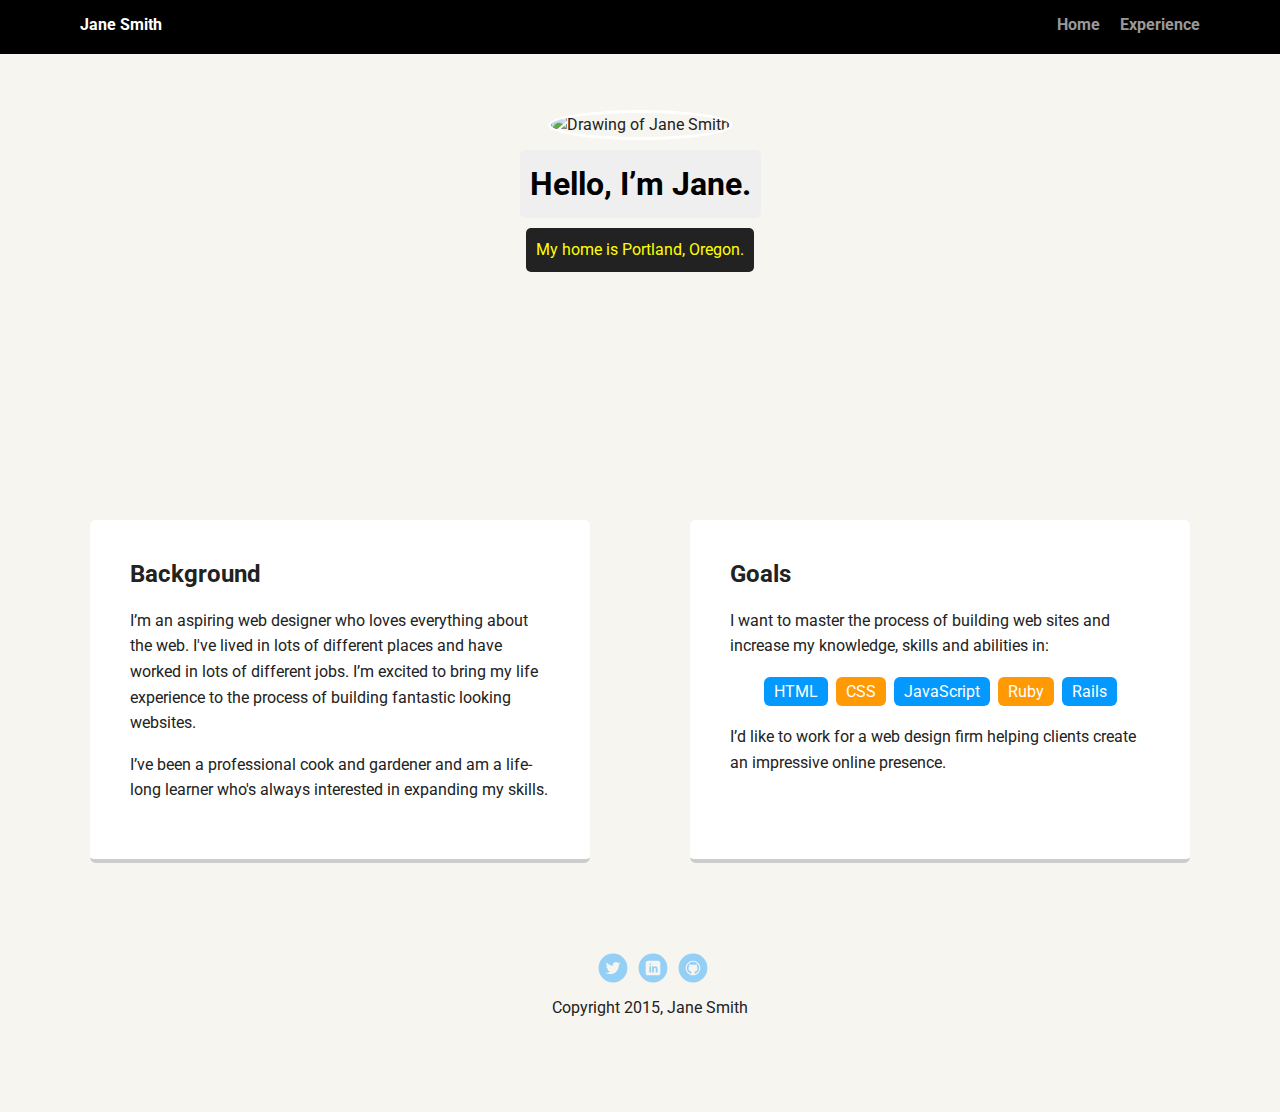
==== index.html @ 574b2909 "Initial Files" ====
<!doctype html>
<html lang="en">
<head>
  <meta charset="utf-8">
  <title>Jane Smith's Profile</title>
  <meta name="viewport" content="width=device-width, initial-scale=1.0">
  <link rel="stylesheet" href="styles.css">
  <link href="https://fonts.googleapis.com/css?family=Muli%7CRoboto:400,300,500,700,900" rel="stylesheet"></head>
  <body>

    <div class="main-nav">
        <ul class="nav">
          <li class="name">Jane Smith</li>
          <li><a href="#">Home</a></li>
          <li><a href="#">Experience</a></li>
        </ul>
    </div>

    <header>
      <img src="images/me.png" alt="Drawing of Jane Smith" class="profile-image">
      <h1 class="tag name">Hello, I’m Jane.</h1>
      <p class="tag location">My home is Portland, Oregon.</p>
    </header>

    <main class="flex">
      <div class="card">
        <h2>Background</h2>
        <p>I’m an aspiring web designer who loves everything about the web. I've lived in lots of different places and have worked in lots of different jobs. I’m excited to bring my life experience to the process of building fantastic looking websites.</p>
        <p>I’ve been a professional cook and gardener and am a life-long learner who's always interested in expanding my skills.</p>
      </div> 

      <div class="card">
        <h2>Goals</h2>
        <p>I want to master the process of building web sites and increase my knowledge, skills and abilities in:</p>
        <ul class="skills">
          <li>HTML</li>
          <li>CSS</li>
          <li>JavaScript</li>
          <li>Ruby</li>
          <li>Rails</li>
        </ul>
        <p>I’d like to work for a web design firm helping clients create an impressive online presence.</p>
      </div> 

    </main>
    <footer>
      <ul>
        <li><a href="#" class="social twitter">Twitter</a></li>
        <li><a href="#" class="social linkedin">LinkedIn</a></li>
        <li><a href="#" class="social github">Github</a></li>
      </ul>
      <p class="copyright">Copyright 2015, Jane Smith</p>
    </footer>
  </body>
  </html>
---- styles.css ----
/* Global Layout Set-up */
* { 
  box-sizing: border-box;
}
  
body {
  margin: 0;
  padding: 0;
  text-align: center;
  font-family: 'Roboto', sans-serif;
  color: #222;
  background: #f7f5f0;
}
/* Link Styles */

a {
  text-decoration: none;
  color: #999;
}
a:hover {
  color: #6633ff;
}

/* Section Styles */

.main-nav {
  width: 100%;
  background: black;
  min-height: 30px;
  padding: 10px;
  position: fixed;
  text-align: center;
}
.nav {
  display: flex;
  justify-content: space-around;
  font-weight: 700;
  list-style-type: none;
  margin: 0 auto;
  padding: 0;
}

.nav .name {
    display: block;
    margin-right: auto;
    color: white;
}
.nav li {
  padding: 5px 10px 10px 10px;
}
.nav a {
  transition: all .5s;
}
.nav a:hover {
  color: white
}

header {
  text-align: center;
  background: url('images/portland.jpg') no-repeat top center ;
  background-size: cover;
  overflow: hidden;
  padding-top: 60px;
}
header {
  line-height: 1.5;
}
header .profile-image {
  margin-top: 50px;
  width: 150px;
  height: 150px;
  border-radius: 50%;
  border: 3px solid white;
  transition: all .5s;
}
header .profile-image:hover {
  transform: scale(1.2) rotate(5deg);
}
.tag {
  background-color: #efefef;
  color: black;
  padding: 10px;
  border-radius: 5px;
  display: table;
  margin: 10px auto;
} 
.location {
  background-color: #222;
  color: yellow;
}
.card {
  margin: 30px;
  padding: 20px 40px 40px;
  max-width: 500px;
  text-align: left;
  background: #fff;
  border-bottom: 4px solid #ccc;
  border-radius: 6px;
  transition: all .5s;
}
.card:hover {
  border-color: #ff99ff;
}

ul.skills {
  padding: 0;
  text-align: center;
}

.skills li {
  border-radius: 6px;
  display: inline-block;
  background: #ff9904;
  color: white;
  padding: 5px 10px;
  margin: 2px;
}

.skills li:nth-child(odd) {
  background: #0399ff;
}

footer {
  width: 100%;
  min-height: 30px;
  padding: 20px 0 40px 20px;
}

footer .copyright {
  top: -8px;
  font-size: .75em;
}

footer ul {
  list-style-type: none;
  margin: 0;
  padding: 0;
}

footer ul li {
  display: inline-block;
}

a.social {
  display: inline-block;
  text-indent: -9999px;
  margin-left: 5px;
  width: 30px;
  height: 30px;
  background-size: 30px 30px;
  opacity: .4;
  transition: all .5s;
}
a.twitter {
  background-image: url(images/twitter.svg);
}
a.linkedin {
  background-image: url(images/linkedin.svg);
}
a.github {
  background-image: url(images/github.svg);
}
a.social:hover {
  opacity: 1;
}
.clearfix {
  clear: both;
}

/* Styles for larger screens */
@media screen and (min-width: 720px) {
  
  .flex {
      display: -ms-flexbox;      /* TWEENER - IE 10 */
      display: flex; 
      max-width: 1200px;
      -ms-flex-pack: distribute;
      justify-content: space-around;
      margin: 0 auto;
  }

  header {
    min-height: 470px;
  }

  .nav {
    max-width: 1200px;
    padding: 0 30px;
  }


  main {
    padding-top: 20px;
  }

  main p {
    line-height: 1.6em;
  }

  footer {
    font-size: 1.3em;
    max-width: 1200px;
    margin: 40px auto;
  }

}
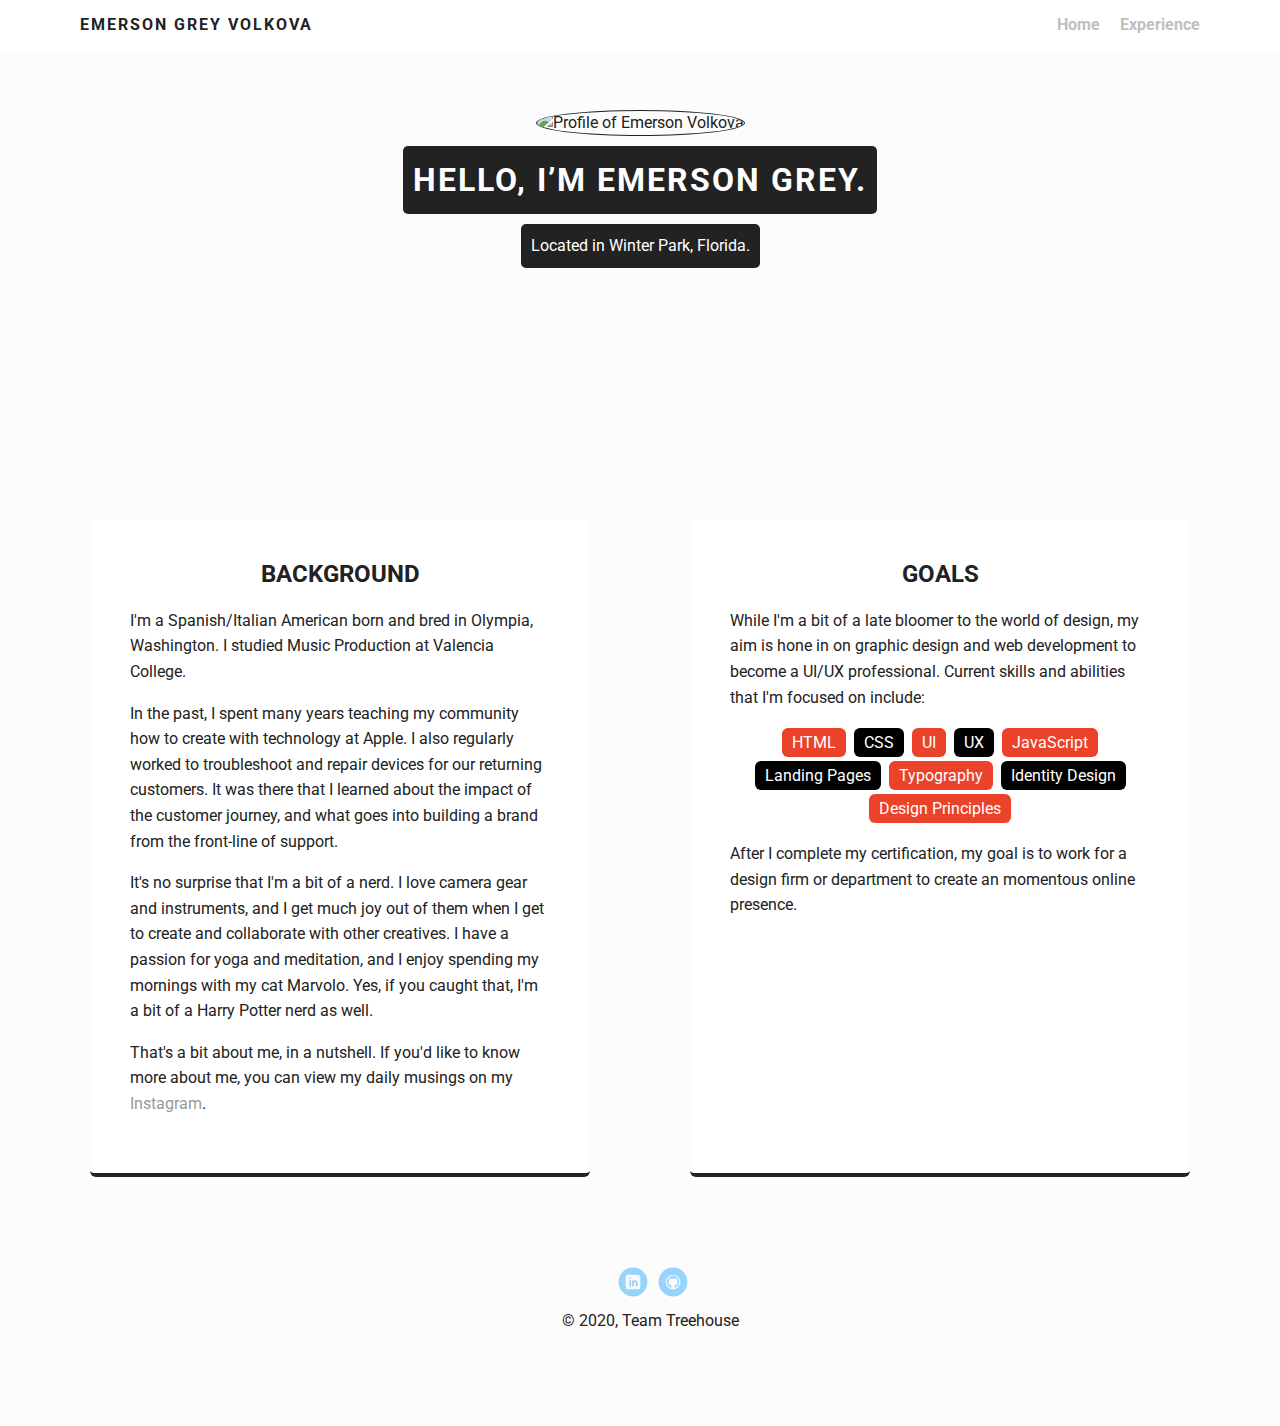
==== commit c17b6e4f: "Update" ====
--- a/index.html
+++ b/index.html
@@ -2,7 +2,7 @@
 <html lang="en">
 <head>
   <meta charset="utf-8">
-  <title>Jane Smith's Profile</title>
+  <title>Emerson Grey's Profile</title>
   <meta name="viewport" content="width=device-width, initial-scale=1.0">
   <link rel="stylesheet" href="styles.css">
   <link href="https://fonts.googleapis.com/css?family=Muli%7CRoboto:400,300,500,700,900" rel="stylesheet"></head>
@@ -10,46 +10,60 @@
 
     <div class="main-nav">
         <ul class="nav">
-          <li class="name">Jane Smith</li>
-          <li><a href="#">Home</a></li>
-          <li><a href="#">Experience</a></li>
+          <li class="name">Emerson Grey Volkova</li>
+          <li><a href="index.html">Home</a></li>
+          <li><a href="experience.html">Experience</a></li>
         </ul>
     </div>
 
     <header>
-      <img src="images/me.png" alt="Drawing of Jane Smith" class="profile-image">
-      <h1 class="tag name">Hello, I’m Jane.</h1>
-      <p class="tag location">My home is Portland, Oregon.</p>
+      <img src="images/profile-img.jpg" alt="Profile of Emerson Volkova" class="profile-image">
+      <h1 class="tag name">Hello, I’m Emerson Grey.</h1>
+      <p class="tag location">Located in Winter Park, Florida.</p>
     </header>
 
     <main class="flex">
       <div class="card">
         <h2>Background</h2>
-        <p>I’m an aspiring web designer who loves everything about the web. I've lived in lots of different places and have worked in lots of different jobs. I’m excited to bring my life experience to the process of building fantastic looking websites.</p>
-        <p>I’ve been a professional cook and gardener and am a life-long learner who's always interested in expanding my skills.</p>
+        <p>I'm a Spanish/Italian American born and bred in Olympia, Washington. I studied Music Production at Valencia College.</p>
+        <p>In the past, I spent many years teaching my community how to create with technology at Apple. I also regularly worked to troubleshoot and repair devices
+          for our returning customers. It was there that I learned about the impact of the customer journey, and what goes into building a brand from the front-line of support.
+        </p>
+        <p>It's no surprise that I'm a bit of a nerd. I love camera gear and instruments, and I get much joy out of them when I get to create and collaborate with
+          other creatives. I have a passion for yoga and meditation, and I enjoy spending my mornings with my cat Marvolo. Yes, if you caught that, I'm a bit of
+          a Harry Potter nerd as well.
+        </p>
+        <p>
+          That's a bit about me, in a nutshell. If you'd like to know more about me, you can view my daily musings on my 
+          <a href="https://www.instagram.com/honestlyemerson/" target="_blank">Instagram</a>.
+        </p>
       </div> 
 
       <div class="card">
         <h2>Goals</h2>
-        <p>I want to master the process of building web sites and increase my knowledge, skills and abilities in:</p>
+        <p>While I'm a bit of a late bloomer to the world of design, my aim is hone in on graphic design and web development to become a UI/UX professional. 
+          Current skills and abilities that I'm focused on include:</p>
         <ul class="skills">
           <li>HTML</li>
           <li>CSS</li>
+          <li>UI</li>
+          <li>UX</li>
           <li>JavaScript</li>
-          <li>Ruby</li>
-          <li>Rails</li>
+          <li>Landing Pages</li>
+          <li>Typography</li>
+          <li>Identity Design</li>
+          <li>Design Principles</li>
         </ul>
-        <p>I’d like to work for a web design firm helping clients create an impressive online presence.</p>
+        <p>After I complete my certification, my goal is to work for a design firm or department to create an momentous online presence.</p>
       </div> 
 
     </main>
     <footer>
       <ul>
-        <li><a href="#" class="social twitter">Twitter</a></li>
-        <li><a href="#" class="social linkedin">LinkedIn</a></li>
-        <li><a href="#" class="social github">Github</a></li>
+        <li><a href="https://www.linkedin.com/in/emersonvolkova/" class="social linkedin">LinkedIn</a></li>
+        <li><a href="https://github.com/emersonvolkova" class="social github">Github</a></li>
       </ul>
-      <p class="copyright">Copyright 2015, Jane Smith</p>
+      <p class="copyright">&copy; 2020, Team Treehouse</p>
     </footer>
   </body>
   </html>
--- a/styles.css
+++ b/styles.css
@@ -9,7 +9,7 @@
   text-align: center;
   font-family: 'Roboto', sans-serif;
   color: #222;
-  background: #f7f5f0;
+  background: #fcfcfc;
 }
 /* Link Styles */
 
@@ -18,14 +18,14 @@
   color: #999;
 }
 a:hover {
-  color: #6633ff;
+  color: #eb422a;
 }
 
 /* Section Styles */
 
 .main-nav {
   width: 100%;
-  background: black;
+  background: white;
   min-height: 30px;
   padding: 10px;
   position: fixed;
@@ -43,21 +43,26 @@
 .nav .name {
     display: block;
     margin-right: auto;
-    color: white;
+    color: #222;
 }
 .nav li {
   padding: 5px 10px 10px 10px;
 }
 .nav a {
   transition: all .5s;
+  color: #C0C0C0;
 }
 .nav a:hover {
-  color: white
+  color: #000;
+}
+.name {
+  text-transform: uppercase;
+  letter-spacing: 2px;
 }
 
 header {
   text-align: center;
-  background: url('images/portland.jpg') no-repeat top center ;
+  background: url('images/background-img.jpg') no-repeat -15px center ;
   background-size: cover;
   overflow: hidden;
   padding-top: 60px;
@@ -70,15 +75,20 @@
   width: 150px;
   height: 150px;
   border-radius: 50%;
-  border: 3px solid white;
+  border: 1px solid #222;
   transition: all .5s;
 }
 header .profile-image:hover {
-  transform: scale(1.2) rotate(5deg);
+  transform: scale(1.05);
+}
+
+h2 {
+  text-transform: uppercase;
+  text-align: center;
 }
 .tag {
-  background-color: #efefef;
-  color: black;
+  background-color: #222;
+  color: #fff;
   padding: 10px;
   border-radius: 5px;
   display: table;
@@ -86,7 +96,7 @@
 } 
 .location {
   background-color: #222;
-  color: yellow;
+  color: #fff;
 }
 .card {
   margin: 30px;
@@ -94,12 +104,12 @@
   max-width: 500px;
   text-align: left;
   background: #fff;
-  border-bottom: 4px solid #ccc;
+  border-bottom: 4px solid #222;
   border-radius: 6px;
   transition: all .5s;
 }
 .card:hover {
-  border-color: #ff99ff;
+  border-color: #eb422a;
 }
 
 ul.skills {
@@ -110,14 +120,14 @@
 .skills li {
   border-radius: 6px;
   display: inline-block;
-  background: #ff9904;
+  background: #000;
   color: white;
   padding: 5px 10px;
   margin: 2px;
 }
 
 .skills li:nth-child(odd) {
-  background: #0399ff;
+  background: #eb422a;
 }
 
 footer {
@@ -150,9 +160,6 @@
   background-size: 30px 30px;
   opacity: .4;
   transition: all .5s;
-}
-a.twitter {
-  background-image: url(images/twitter.svg);
 }
 a.linkedin {
   background-image: url(images/linkedin.svg);
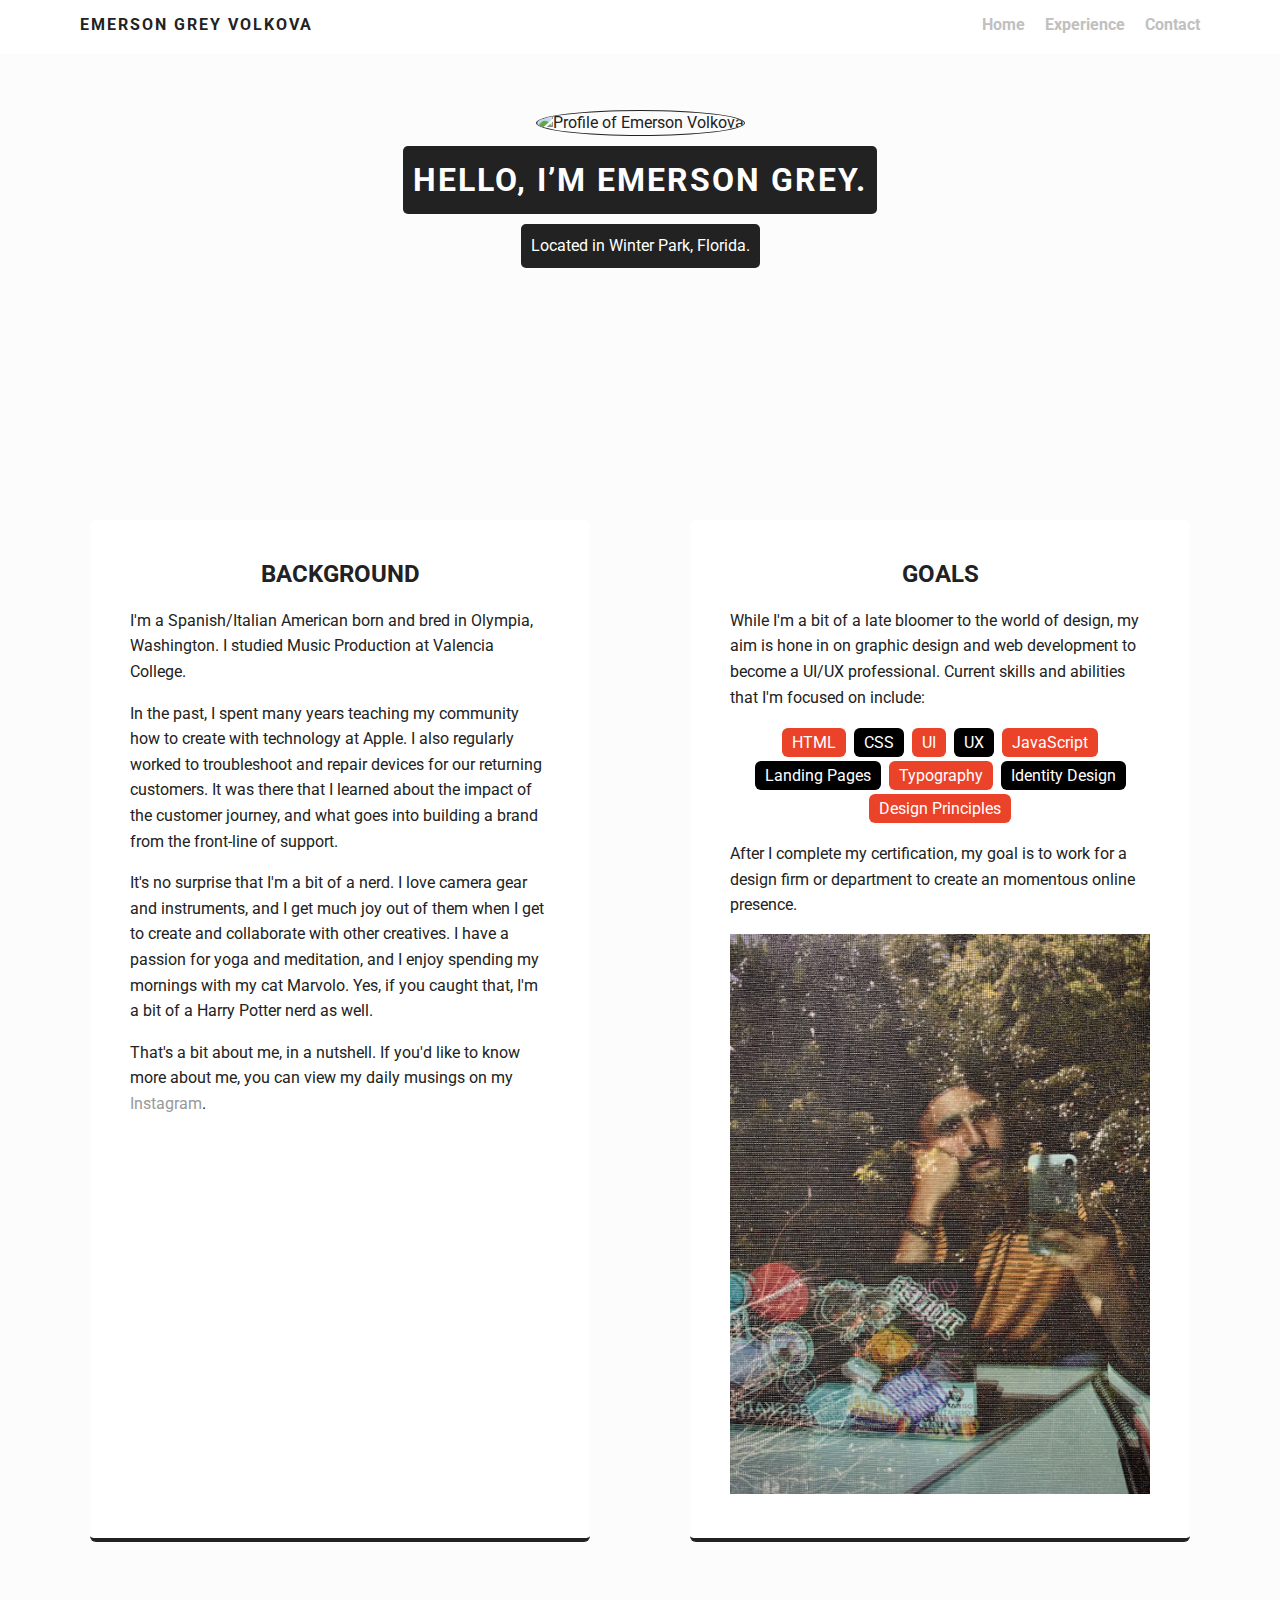
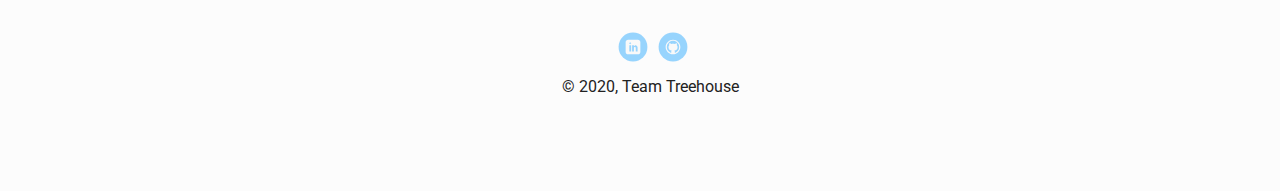
==== commit b17e9b9b: "For the win" ====
--- a/index.html
+++ b/index.html
@@ -8,13 +8,14 @@
   <link href="https://fonts.googleapis.com/css?family=Muli%7CRoboto:400,300,500,700,900" rel="stylesheet"></head>
   <body>
 
-    <div class="main-nav">
+    <nav class="main-nav">
         <ul class="nav">
           <li class="name">Emerson Grey Volkova</li>
           <li><a href="index.html">Home</a></li>
           <li><a href="experience.html">Experience</a></li>
+          <li><a href="contact.html">Contact</a></li>
         </ul>
-    </div>
+      </nav>
 
     <header>
       <img src="images/profile-img.jpg" alt="Profile of Emerson Volkova" class="profile-image">
@@ -23,7 +24,7 @@
     </header>
 
     <main class="flex">
-      <div class="card">
+      <section class="card">
         <h2>Background</h2>
         <p>I'm a Spanish/Italian American born and bred in Olympia, Washington. I studied Music Production at Valencia College.</p>
         <p>In the past, I spent many years teaching my community how to create with technology at Apple. I also regularly worked to troubleshoot and repair devices
@@ -37,9 +38,9 @@
           That's a bit about me, in a nutshell. If you'd like to know more about me, you can view my daily musings on my 
           <a href="https://www.instagram.com/honestlyemerson/" target="_blank">Instagram</a>.
         </p>
-      </div> 
+      </section> 
 
-      <div class="card">
+      <section class="card">
         <h2>Goals</h2>
         <p>While I'm a bit of a late bloomer to the world of design, my aim is hone in on graphic design and web development to become a UI/UX professional. 
           Current skills and abilities that I'm focused on include:</p>
@@ -55,8 +56,8 @@
           <li>Design Principles</li>
         </ul>
         <p>After I complete my certification, my goal is to work for a design firm or department to create an momentous online presence.</p>
-      </div> 
-
+        <img src="images/selfie.jpg" alt="Self-reflection is necessary." class="resize">
+      </section> 
     </main>
     <footer>
       <ul>
--- a/styles.css
+++ b/styles.css
@@ -173,6 +173,10 @@
 .clearfix {
   clear: both;
 }
+.resize {
+  width: 100%;
+  height: auto;
+}
 
 /* Styles for larger screens */
 @media screen and (min-width: 720px) {
